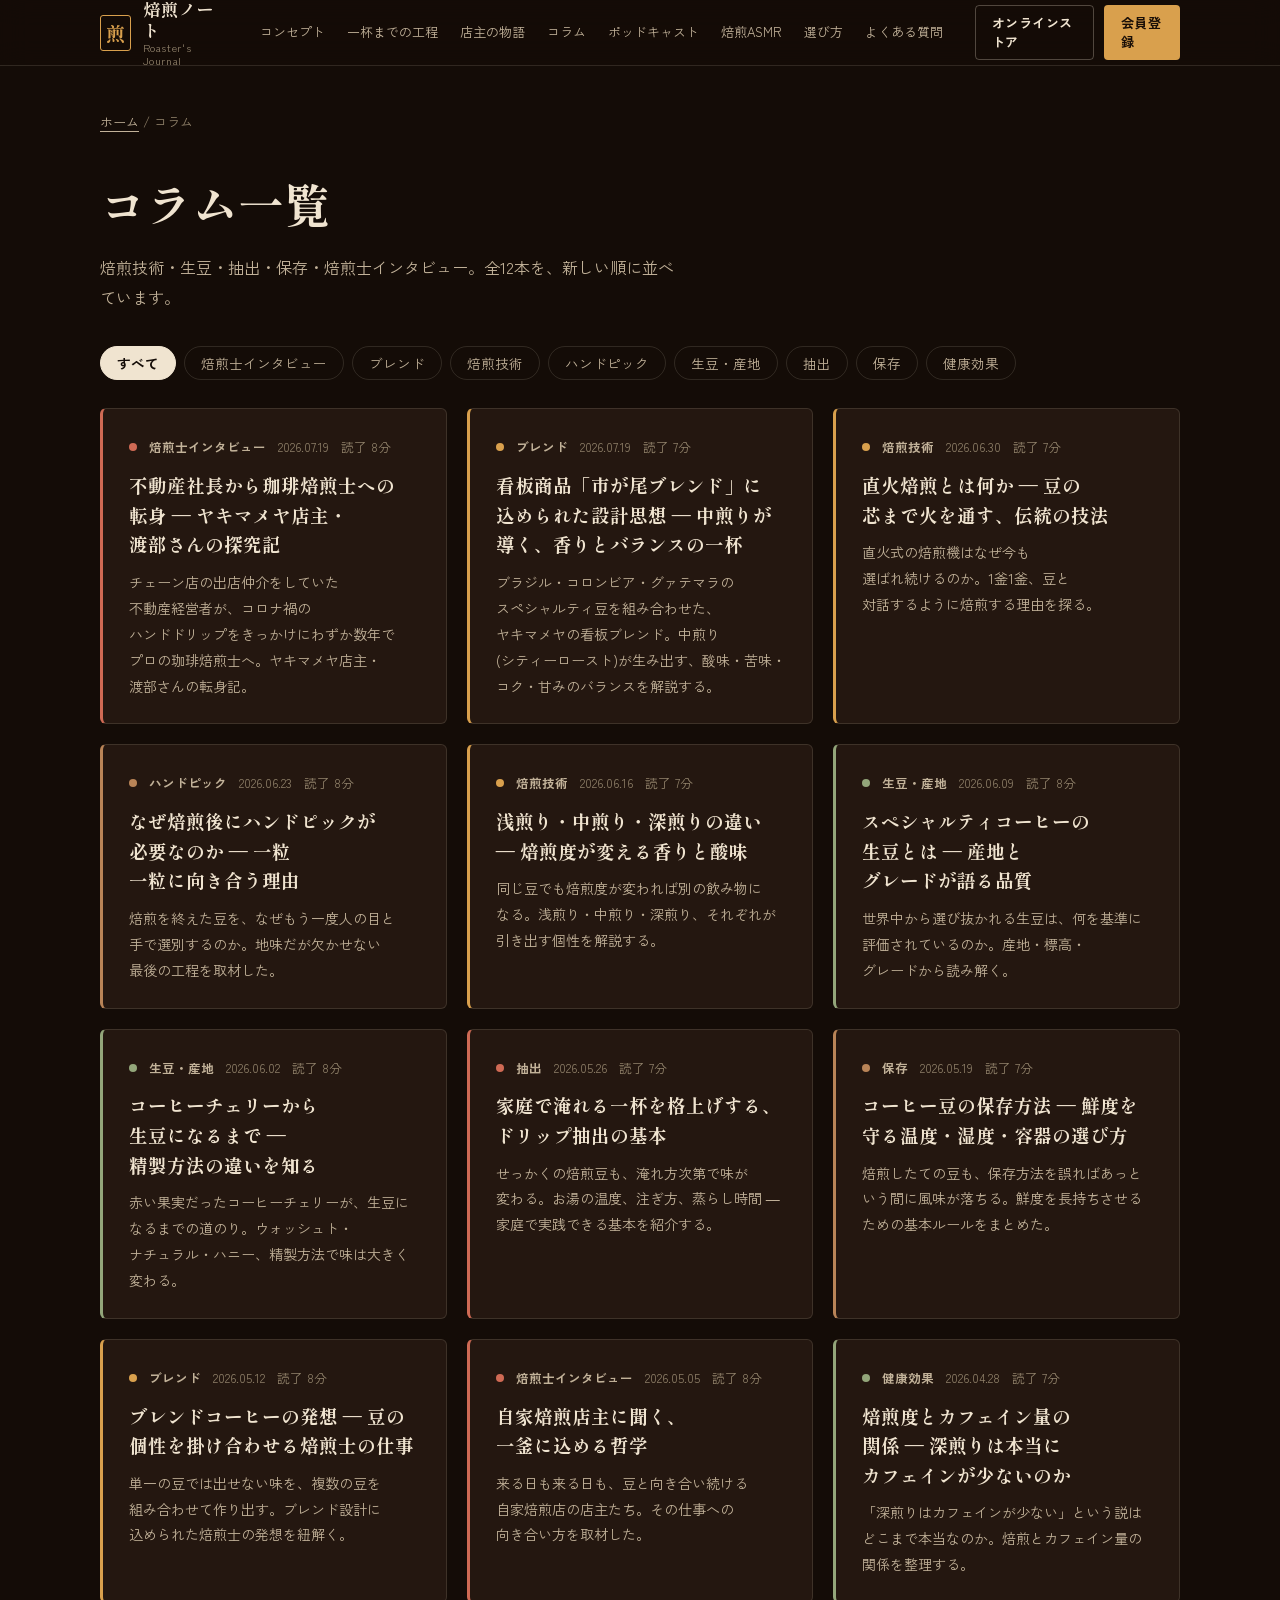
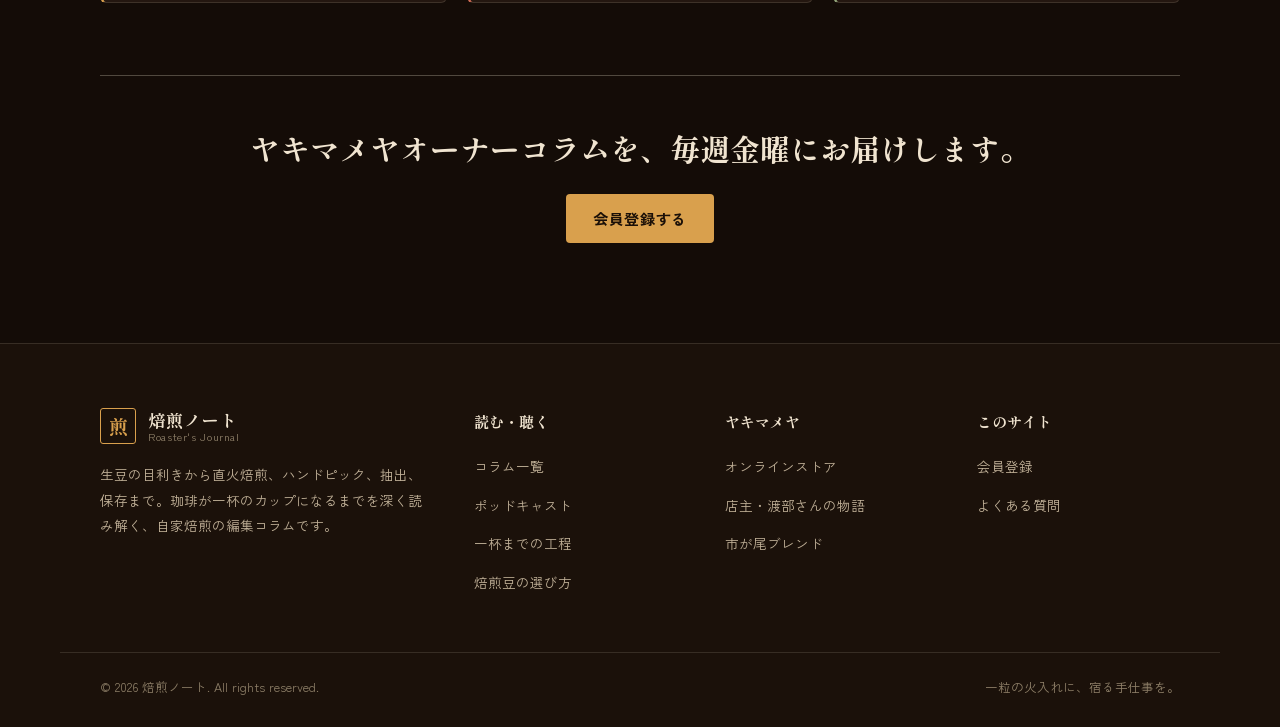
==== column/index.html @ f07b71a3 "Add files via upload" ====
<!DOCTYPE html>
<html lang="ja">
<head>
<meta charset="UTF-8">
<meta name="viewport" content="width=device-width, initial-scale=1.0">
<title>コラム一覧 | 焙煎ノート</title>
<meta name="description" content="焙煎技術・生豆・抽出・保存・焙煎士インタビュー。焙煎ノートのコラム全12本を一覧で。">
<link rel="canonical" href="https://YOUR-DOMAIN.example/column/">
<meta property="og:type" content="website">
<meta property="og:title" content="コラム一覧 | 焙煎ノート">
<meta property="og:description" content="焙煎技術・生豆・抽出・保存・焙煎士インタビュー。焙煎ノートのコラム全12本を一覧で。">
<meta property="og:url" content="https://YOUR-DOMAIN.example/column/">
<meta property="og:site_name" content="焙煎ノート">
<meta name="twitter:card" content="summary">
<meta name="theme-color" content="#140c07">
<link rel="preconnect" href="https://fonts.googleapis.com"><link rel="preconnect" href="https://fonts.gstatic.com" crossorigin><link href="https://fonts.googleapis.com/css2?family=Shippori+Mincho+B1:wght@500;700&family=Zen+Kaku+Gothic+New:wght@400;500;700&display=swap" rel="stylesheet">
<link rel="stylesheet" href="../assets/base.css">
<link rel="stylesheet" href="../assets/article.css">

</head>
<body>
<header class="hd" id="top">
  <div class="hd__in">
    <a class="logo" href="../index.html" aria-label="焙煎ノート トップへ">
      <span class="logo__mark">煎</span>
      <span class="logo__txt"><b>焙煎ノート</b><small>Roaster's Journal</small></span>
    </a>
    <nav class="hd__nav" id="hdNav" aria-label="メインメニュー"><a href="../index.html#concept">コンセプト</a><a href="../index.html#journey">一杯までの工程</a><a href="../index.html#story">店主の物語</a><a href="../index.html#columns">コラム</a><a href="../index.html#podcast">ポッドキャスト</a><a href="../index.html#asmr">焙煎ASMR</a><a href="../index.html#guide">選び方</a><a href="../index.html#faq">よくある質問</a></nav>
    <div class="hd__cta">
      <a class="btn btn--ghost btn--sm hd__store" href="https://yakimameya.base.shop/" target="_blank" rel="noopener noreferrer">オンラインストア</a>
      <a class="btn btn--gold btn--sm" href="../index.html#cta">会員登録</a>
      <button class="hd__burger" id="hdBurger" aria-expanded="false" aria-controls="hdNav" aria-label="メニューを開く"><span></span><span></span><span></span></button>
    </div>
  </div>
</header>
<main class="pg lst"><div class="wrap">
  <nav class="crumb" aria-label="パンくず"><a href="../index.html">ホーム</a> / コラム</nav>
  <h1>コラム一覧</h1>
  <p>焙煎技術・生豆・抽出・保存・焙煎士インタビュー。全12本を、新しい順に並べています。</p>
  <div class="filters" id="cfilters" role="group" aria-label="コラムのカテゴリで絞り込む"><button type="button" data-cat="all" aria-pressed="true">すべて</button><button type="button" data-cat="焙煎士インタビュー" aria-pressed="false">焙煎士インタビュー</button><button type="button" data-cat="ブレンド" aria-pressed="false">ブレンド</button><button type="button" data-cat="焙煎技術" aria-pressed="false">焙煎技術</button><button type="button" data-cat="ハンドピック" aria-pressed="false">ハンドピック</button><button type="button" data-cat="生豆・産地" aria-pressed="false">生豆・産地</button><button type="button" data-cat="抽出" aria-pressed="false">抽出</button><button type="button" data-cat="保存" aria-pressed="false">保存</button><button type="button" data-cat="健康効果" aria-pressed="false">健康効果</button></div>
  <div class="cgrid" id="cgrid"><a class="ccard" style="--c:var(--wine)" data-cat="焙煎士インタビュー" href="../column/watanabe-story-blueprints-to-beans/index.html">
  <span class="ccard__body">
    <span class="ccard__meta"><span class="catdot"></span><span class="ccard__cat">焙煎士インタビュー</span><span>2026.07.19</span><span>読了 8分</span></span>
    <h3 class="ccard__title">不動産社長から珈琲焙煎士への転身 ― ヤキマメヤ店主・渡部さんの探究記</h3>
    <p class="ccard__ex">チェーン店の出店仲介をしていた不動産経営者が、コロナ禍のハンドドリップをきっかけにわずか数年でプロの珈琲焙煎士へ。ヤキマメヤ店主・渡部さんの転身記。</p>
  </span>
</a><a class="ccard" style="--c:var(--gold)" data-cat="ブレンド" href="../column/ichigao-blend-signature/index.html">
  <span class="ccard__body">
    <span class="ccard__meta"><span class="catdot"></span><span class="ccard__cat">ブレンド</span><span>2026.07.19</span><span>読了 7分</span></span>
    <h3 class="ccard__title">看板商品「市が尾ブレンド」に込められた設計思想 ― 中煎りが導く、香りとバランスの一杯</h3>
    <p class="ccard__ex">ブラジル・コロンビア・グァテマラのスペシャルティ豆を組み合わせた、ヤキマメヤの看板ブレンド。中煎り(シティーロースト)が生み出す、酸味・苦味・コク・甘みのバランスを解説する。</p>
  </span>
</a><a class="ccard" style="--c:var(--gold)" data-cat="焙煎技術" href="../column/direct-fire/index.html">
  <span class="ccard__body">
    <span class="ccard__meta"><span class="catdot"></span><span class="ccard__cat">焙煎技術</span><span>2026.06.30</span><span>読了 7分</span></span>
    <h3 class="ccard__title">直火焙煎とは何か ― 豆の芯まで火を通す、伝統の技法</h3>
    <p class="ccard__ex">直火式の焙煎機はなぜ今も選ばれ続けるのか。1釜1釜、豆と対話するように焙煎する理由を探る。</p>
  </span>
</a><a class="ccard" style="--c:var(--bronze)" data-cat="ハンドピック" href="../column/handpick/index.html">
  <span class="ccard__body">
    <span class="ccard__meta"><span class="catdot"></span><span class="ccard__cat">ハンドピック</span><span>2026.06.23</span><span>読了 8分</span></span>
    <h3 class="ccard__title">なぜ焙煎後にハンドピックが必要なのか ― 一粒一粒に向き合う理由</h3>
    <p class="ccard__ex">焙煎を終えた豆を、なぜもう一度人の目と手で選別するのか。地味だが欠かせない最後の工程を取材した。</p>
  </span>
</a><a class="ccard" style="--c:var(--gold)" data-cat="焙煎技術" href="../column/roast-level/index.html">
  <span class="ccard__body">
    <span class="ccard__meta"><span class="catdot"></span><span class="ccard__cat">焙煎技術</span><span>2026.06.16</span><span>読了 7分</span></span>
    <h3 class="ccard__title">浅煎り・中煎り・深煎りの違い ― 焙煎度が変える香りと酸味</h3>
    <p class="ccard__ex">同じ豆でも焙煎度が変われば別の飲み物になる。浅煎り・中煎り・深煎り、それぞれが引き出す個性を解説する。</p>
  </span>
</a><a class="ccard" style="--c:var(--sage)" data-cat="生豆・産地" href="../column/specialty-beans/index.html">
  <span class="ccard__body">
    <span class="ccard__meta"><span class="catdot"></span><span class="ccard__cat">生豆・産地</span><span>2026.06.09</span><span>読了 8分</span></span>
    <h3 class="ccard__title">スペシャルティコーヒーの生豆とは ― 産地とグレードが語る品質</h3>
    <p class="ccard__ex">世界中から選び抜かれる生豆は、何を基準に評価されているのか。産地・標高・グレードから読み解く。</p>
  </span>
</a><a class="ccard" style="--c:var(--sage)" data-cat="生豆・産地" href="../column/cherry-to-bean/index.html">
  <span class="ccard__body">
    <span class="ccard__meta"><span class="catdot"></span><span class="ccard__cat">生豆・産地</span><span>2026.06.02</span><span>読了 8分</span></span>
    <h3 class="ccard__title">コーヒーチェリーから生豆になるまで ― 精製方法の違いを知る</h3>
    <p class="ccard__ex">赤い果実だったコーヒーチェリーが、生豆になるまでの道のり。ウォッシュト・ナチュラル・ハニー、精製方法で味は大きく変わる。</p>
  </span>
</a><a class="ccard" style="--c:var(--wine)" data-cat="抽出" href="../column/drip-basics/index.html">
  <span class="ccard__body">
    <span class="ccard__meta"><span class="catdot"></span><span class="ccard__cat">抽出</span><span>2026.05.26</span><span>読了 7分</span></span>
    <h3 class="ccard__title">家庭で淹れる一杯を格上げする、ドリップ抽出の基本</h3>
    <p class="ccard__ex">せっかくの焙煎豆も、淹れ方次第で味が変わる。お湯の温度、注ぎ方、蒸らし時間 ― 家庭で実践できる基本を紹介する。</p>
  </span>
</a><a class="ccard" style="--c:var(--bronze)" data-cat="保存" href="../column/bean-storage/index.html">
  <span class="ccard__body">
    <span class="ccard__meta"><span class="catdot"></span><span class="ccard__cat">保存</span><span>2026.05.19</span><span>読了 7分</span></span>
    <h3 class="ccard__title">コーヒー豆の保存方法 ― 鮮度を守る温度・湿度・容器の選び方</h3>
    <p class="ccard__ex">焙煎したての豆も、保存方法を誤ればあっという間に風味が落ちる。鮮度を長持ちさせるための基本ルールをまとめた。</p>
  </span>
</a><a class="ccard" style="--c:var(--gold)" data-cat="ブレンド" href="../column/blend-making/index.html">
  <span class="ccard__body">
    <span class="ccard__meta"><span class="catdot"></span><span class="ccard__cat">ブレンド</span><span>2026.05.12</span><span>読了 8分</span></span>
    <h3 class="ccard__title">ブレンドコーヒーの発想 ― 豆の個性を掛け合わせる焙煎士の仕事</h3>
    <p class="ccard__ex">単一の豆では出せない味を、複数の豆を組み合わせて作り出す。ブレンド設計に込められた焙煎士の発想を紐解く。</p>
  </span>
</a><a class="ccard" style="--c:var(--wine)" data-cat="焙煎士インタビュー" href="../column/roaster-interview/index.html">
  <span class="ccard__body">
    <span class="ccard__meta"><span class="catdot"></span><span class="ccard__cat">焙煎士インタビュー</span><span>2026.05.05</span><span>読了 8分</span></span>
    <h3 class="ccard__title">自家焙煎店主に聞く、一釜に込める哲学</h3>
    <p class="ccard__ex">来る日も来る日も、豆と向き合い続ける自家焙煎店の店主たち。その仕事への向き合い方を取材した。</p>
  </span>
</a><a class="ccard" style="--c:var(--sage)" data-cat="健康効果" href="../column/caffeine-roast/index.html">
  <span class="ccard__body">
    <span class="ccard__meta"><span class="catdot"></span><span class="ccard__cat">健康効果</span><span>2026.04.28</span><span>読了 7分</span></span>
    <h3 class="ccard__title">焙煎度とカフェイン量の関係 ― 深煎りは本当にカフェインが少ないのか</h3>
    <p class="ccard__ex">「深煎りはカフェインが少ない」という説はどこまで本当なのか。焙煎とカフェイン量の関係を整理する。</p>
  </span>
</a></div>
  <div class="cta-band"><h2>ヤキマメヤオーナーコラムを、毎週金曜にお届けします。</h2><a class="btn btn--gold" href="../index.html#cta">会員登録する</a></div>
</div></main>
<footer class="ft">
  <div class="wrap ft__grid">
    <div>
      <a class="logo" href="../index.html#top"><span class="logo__mark">煎</span><span class="logo__txt"><b>焙煎ノート</b><small>Roaster's Journal</small></span></a>
      <p class="ft__desc">生豆の目利きから直火焙煎、ハンドピック、抽出、保存まで。珈琲が一杯のカップになるまでを深く読み解く、自家焙煎の編集コラムです。</p>
    </div>
    <div>
      <h4>読む・聴く</h4>
      <ul>
        <li><a href="../column/index.html">コラム一覧</a></li>
        <li><a href="../index.html#podcast">ポッドキャスト</a></li>
        <li><a href="../index.html#journey">一杯までの工程</a></li>
        <li><a href="../index.html#guide">焙煎豆の選び方</a></li>
      </ul>
    </div>
    <div>
      <h4>ヤキマメヤ</h4>
      <ul>
        <li><a href="https://yakimameya.base.shop/" target="_blank" rel="noopener noreferrer">オンラインストア</a></li>
        <li><a href="../index.html#story">店主・渡部さんの物語</a></li>
        <li><a href="../index.html#shop">市が尾ブレンド</a></li>
      </ul>
    </div>
    <div>
      <h4>このサイト</h4>
      <ul>
        <li><a href="../index.html#cta">会員登録</a></li>
        <li><a href="../index.html#faq">よくある質問</a></li>
      </ul>
    </div>
  </div>
  <div class="wrap ft__bottom"><span>© 2026 焙煎ノート. All rights reserved.</span><span>一粒の火入れに、宿る手仕事を。</span></div>
</footer>
<script>(function(){var b=document.getElementById('hdBurger'),n=document.getElementById('hdNav');if(!b||!n)return;
function set(o){n.classList.toggle('open',o);b.setAttribute('aria-expanded',o);b.setAttribute('aria-label',o?'メニューを閉じる':'メニューを開く')}
b.addEventListener('click',function(){set(!n.classList.contains('open'))});
n.addEventListener('click',function(ev){if(ev.target.tagName==='A')set(false)});
document.addEventListener('keydown',function(ev){if(ev.key==='Escape')set(false)})})();</script>
<script>(function(){var g=document.getElementById('cgrid'),cs=[].slice.call(g.querySelectorAll('.ccard')),bs=[].slice.call(document.querySelectorAll('#cfilters button'));
bs.forEach(function(b){b.addEventListener('click',function(){var c=b.getAttribute('data-cat');bs.forEach(function(x){x.setAttribute('aria-pressed',x===b)});cs.forEach(function(k){k.hidden=!(c==='all'||k.getAttribute('data-cat')===c)})})})})();</script>
</body>
</html>
---- assets/base.css ----
*{box-sizing:border-box;margin:0;padding:0}
:root{
  --bg:#140c07;--bg2:#1b110a;--panel:#241710;--panel2:#2d1e14;
  --ink:#f0e4d0;--ink2:#c2b299;--ink3:#8f8069;
  --line:rgba(240,228,208,.13);--line2:rgba(240,228,208,.28);
  --gold:#d9a04d;--gold-d:#b57f31;--bronze:#b98457;--wine:#cf6a54;--sage:#93a67a;
  --serif:'Shippori Mincho B1','Hiragino Mincho ProN','Yu Mincho','Noto Serif JP',serif;
  --sans:'Zen Kaku Gothic New','Hiragino Sans','Yu Gothic UI','Noto Sans JP',sans-serif;
  --wrap:1160px;--hd:66px;
}
html{scroll-behavior:smooth;scroll-padding-top:calc(var(--hd) + 12px);-webkit-text-size-adjust:100%}
body{font-family:var(--sans);background:var(--bg);color:var(--ink);line-height:1.9;font-size:16px;overflow-x:hidden;-webkit-font-smoothing:antialiased}
img{max-width:100%;height:auto;display:block}
h1,h2,h3,.con__q,.st__q{text-wrap:balance;word-break:auto-phrase}
.sh p,.con__b,.ccard__ex,.jr__d,.pf p.d,.fq .a,.cta p,.st__t p,.plist span,.gd__i p,.read p{word-break:auto-phrase}
a{color:inherit}
:focus-visible{outline:2px solid var(--gold);outline-offset:3px;border-radius:2px}
.wrap{max-width:var(--wrap);margin:0 auto;padding:0 40px}
.serif{font-family:var(--serif)}
.sr-only{position:absolute;width:1px;height:1px;overflow:hidden;clip:rect(0 0 0 0);white-space:nowrap}

/* header */
.hd{position:fixed;inset:0 0 auto 0;height:var(--hd);z-index:50;background:rgba(20,12,7,.9);backdrop-filter:blur(14px);-webkit-backdrop-filter:blur(14px);border-bottom:1px solid var(--line)}
.hd__in{max-width:var(--wrap);height:100%;margin:0 auto;padding:0 40px;display:flex;align-items:center;gap:32px}
.logo{display:flex;align-items:center;gap:12px;text-decoration:none}
.logo__mark{width:36px;height:36px;border:1px solid var(--gold);border-radius:3px;display:grid;place-items:center;font-family:var(--serif);font-weight:700;font-size:19px;color:var(--gold);line-height:1}
.logo__txt{display:flex;flex-direction:column;line-height:1.25}
.logo__txt b{font-family:var(--serif);font-size:17px;letter-spacing:.06em;font-weight:700}
.logo__txt small{font-size:10.5px;color:var(--ink3);letter-spacing:.06em}
.hd__nav{display:flex;gap:22px;margin-left:8px}
.hd__nav a{font-size:13px;color:var(--ink2);text-decoration:none;white-space:nowrap;padding:6px 0;border-bottom:1px solid transparent;transition:color .2s,border-color .2s}
.hd__nav a:hover{color:var(--ink);border-color:var(--gold)}
.hd__cta{margin-left:auto;display:flex;gap:10px;align-items:center}
.hd__burger{display:none;width:40px;height:40px;background:none;border:1px solid var(--line2);border-radius:3px;cursor:pointer;flex-direction:column;justify-content:center;align-items:center;gap:5px}
.hd__burger span{display:block;width:18px;height:1.5px;background:var(--ink)}

/* buttons */
.btn{display:inline-flex;align-items:center;justify-content:center;gap:8px;padding:13px 26px;border-radius:4px;font-family:var(--sans);font-size:15px;font-weight:700;letter-spacing:.04em;text-decoration:none;cursor:pointer;border:1px solid transparent;transition:background .2s,border-color .2s,color .2s;line-height:1.4}
.btn--gold{background:var(--gold);color:#1a0f07}
.btn--gold:hover{background:#e6b262}
.btn--ghost{border-color:var(--line2);color:var(--ink);background:transparent}
.btn--ghost:hover{border-color:var(--gold);color:var(--gold)}
.btn--sm{padding:8px 16px;font-size:13px}

/* section head */
.sh{max-width:44em;margin-bottom:48px}
.sh__lab{display:flex;align-items:center;gap:10px;font-size:13px;color:var(--gold);margin-bottom:14px;letter-spacing:.06em}
.sh__lab::before{content:'';width:28px;height:1px;background:var(--gold)}
.sh h2{font-family:var(--serif);font-weight:700;font-size:clamp(27px,3.5vw,42px);line-height:1.5;letter-spacing:.03em}
.sh p{margin-top:16px;color:var(--ink2);max-width:36em}

/* category dot + column card */
.catdot{width:8px;height:8px;border-radius:50%;background:var(--c,var(--gold));flex:none}
.filters{display:flex;flex-wrap:wrap;gap:8px;margin-bottom:28px}
.filters button{font-family:var(--sans);font-size:13.5px;color:var(--ink2);background:transparent;border:1px solid var(--line);border-radius:100px;padding:6px 16px;cursor:pointer;transition:border-color .2s,color .2s,background .2s}
.filters button:hover{border-color:var(--line2);color:var(--ink)}
.filters button[aria-pressed="true"]{background:var(--ink);color:var(--bg);border-color:var(--ink);font-weight:700}
.cgrid{display:grid;grid-template-columns:repeat(3,1fr);gap:20px}
.ccard{display:flex;gap:20px;text-decoration:none;background:var(--panel);border:1px solid var(--line);border-left:3px solid var(--c,var(--gold));border-radius:6px;padding:26px 26px 24px;transition:background .2s,border-color .2s}
.ccard:hover{background:var(--panel2);border-color:var(--line2);border-left-color:var(--c,var(--gold))}
.ccard[hidden]{display:none}
.ccard__body{display:flex;flex-direction:column;flex:1;min-width:0}
.ccard__meta{display:flex;flex-wrap:wrap;align-items:center;gap:4px 12px;font-size:12.5px;color:var(--ink3);margin-bottom:12px}
.ccard__cat{color:var(--ink2);font-weight:700}
.ccard__title{font-family:var(--serif);font-size:18.5px;line-height:1.6;font-weight:700;margin-bottom:10px}
.ccard__ex{font-size:14px;color:var(--ink2);line-height:1.85}
.ccard--feature{grid-column:span 2}
.ccard--feature .ccard__title{font-size:23px}
.ccard__img{width:190px;height:auto;align-self:flex-start;border-radius:3px;flex:none}

/* footer */
.ft{border-top:1px solid var(--line);background:var(--bg2);padding:64px 0 28px;margin-top:0}
.ft__grid{display:grid;grid-template-columns:1.6fr 1fr 1fr 1fr;gap:48px}
.ft__desc{margin-top:18px;font-size:13.5px;color:var(--ink2);max-width:28em;line-height:1.9}
.ft h4{font-family:var(--serif);font-size:15px;margin-bottom:14px;font-weight:700}
.ft ul{list-style:none}
.ft li{margin-bottom:8px}
.ft li a{font-size:13.5px;color:var(--ink2);text-decoration:none}
.ft li a:hover{color:var(--gold)}
.ft__bottom{display:flex;justify-content:space-between;flex-wrap:wrap;gap:8px;margin-top:48px;padding-top:22px;border-top:1px solid var(--line);font-size:12.5px;color:var(--ink3)}

@media(max-width:1080px){
  .hd__nav{position:fixed;top:var(--hd);left:0;right:0;flex-direction:column;gap:0;margin:0;background:var(--bg2);border-bottom:1px solid var(--line);padding:8px 24px 16px;transform:translateY(-8px);opacity:0;visibility:hidden;transition:opacity .2s,transform .2s,visibility .2s}
  .hd__nav.open{opacity:1;transform:none;visibility:visible}
  .hd__nav a{padding:13px 0;border-bottom:1px solid var(--line);font-size:15px}
  .hd__burger{display:flex}
  .hd__store{display:none}
}
@media(max-width:900px){
  .cgrid{grid-template-columns:repeat(2,1fr)}
  .ft__grid{grid-template-columns:1fr 1fr}
}
@media(max-width:640px){
  .wrap,.hd__in{padding:0 20px}
  .hd__in{gap:12px}
  .cgrid{grid-template-columns:1fr}
  .ccard--feature{grid-column:auto}
  .ccard{padding:22px 20px}
  .ccard__img{width:110px}
  .ft__grid{grid-template-columns:1fr;gap:32px}
  .btn{padding:13px 20px}
}
@media(prefers-reduced-motion:reduce){html{scroll-behavior:auto}*{transition:none!important;animation:none!important}}
---- assets/article.css ----
.pg{padding:calc(var(--hd) + 44px) 0 96px}
.crumb{font-size:13px;color:var(--ink3);margin-bottom:34px}
.crumb a{color:var(--ink2);text-underline-offset:4px}
.art{max-width:44em;margin:0 auto}
.art__meta{display:flex;flex-wrap:wrap;align-items:center;gap:4px 14px;font-size:13.5px;color:var(--ink3);margin-bottom:18px}
.art__meta .cat{color:var(--ink);font-weight:700}
.art h1{font-family:var(--serif);font-weight:700;font-size:clamp(26px,3.6vw,38px);line-height:1.55;letter-spacing:.03em;margin-bottom:26px}
.art .lead{font-family:var(--serif);font-size:18px;line-height:2;color:var(--ink);padding:0 0 26px;margin-bottom:34px;border-bottom:1px solid var(--line2)}
.art figure{margin:0 0 34px}
.art figure img{border-radius:4px}
.art p{margin-bottom:1.6em;font-size:16.5px;line-height:2.1;color:#e3d6bf}
.callout{background:var(--panel);border:1px solid var(--line2);border-left:3px solid var(--gold);border-radius:6px;padding:20px 24px;margin:0 0 30px}
.callout b{display:block;font-family:var(--serif);font-size:15px;color:var(--gold);margin-bottom:6px}
.art .callout p{margin:0;font-size:15.5px;line-height:1.95;color:var(--ink)}
.toc{border:1px solid var(--line);border-radius:6px;padding:18px 24px 14px;margin:0 0 40px}
.toc b{font-family:var(--serif);font-size:15px}
.toc ol{margin:10px 0 0 1.4em;font-size:14.5px;line-height:2}
.toc a{color:var(--ink2);text-underline-offset:4px}
.toc a:hover{color:var(--gold)}
.art h2{font-family:var(--serif);font-size:clamp(22px,2.6vw,27px);line-height:1.6;margin:56px 0 18px;padding-top:6px;letter-spacing:.03em;scroll-margin-top:84px;word-break:auto-phrase}
.art h3{font-family:var(--serif);font-size:18.5px;line-height:1.7;margin:30px 0 8px;color:var(--gold)}
.art ul{margin:0 0 1.8em;padding-left:1.4em}
.art li{font-size:16px;line-height:2;margin-bottom:.4em;color:#e3d6bf}
.art p a,.art li a{color:var(--gold);text-underline-offset:4px}
.art__shop{margin:44px 0 0;padding:26px 28px;background:var(--panel);border:1px solid var(--line2);border-radius:8px;display:flex;flex-wrap:wrap;gap:14px 24px;align-items:center;justify-content:space-between}
.art__shop p{margin:0;font-size:15px;color:var(--ink2);line-height:1.8}
.rel{max-width:44em;margin:64px auto 0}
.rel h2{font-family:var(--serif);font-size:20px;margin-bottom:16px}
.rel .cgrid{grid-template-columns:1fr}
.pn{max-width:44em;margin:44px auto 0;display:flex;justify-content:space-between;gap:16px;flex-wrap:wrap}
.pn a{font-size:14px;color:var(--ink2);text-underline-offset:4px;max-width:20em}
.pn a:hover{color:var(--gold)}
.pn small{display:block;color:var(--ink3);font-size:12px}
.lst h1{font-family:var(--serif);font-size:clamp(30px,4vw,46px);line-height:1.5;margin-bottom:14px}
.lst>.wrap>p{color:var(--ink2);margin-bottom:34px;max-width:36em}
.cta-band{margin-top:72px;padding:48px 0 0;border-top:1px solid var(--line2);text-align:center}
.cta-band h2{font-family:var(--serif);font-size:clamp(22px,3vw,30px);line-height:1.6;margin-bottom:18px}
.cta-band .btn{margin:4px}
@media(max-width:640px){.art .lead{font-size:16.5px}.art p{font-size:16px}.art__shop{padding:20px}}
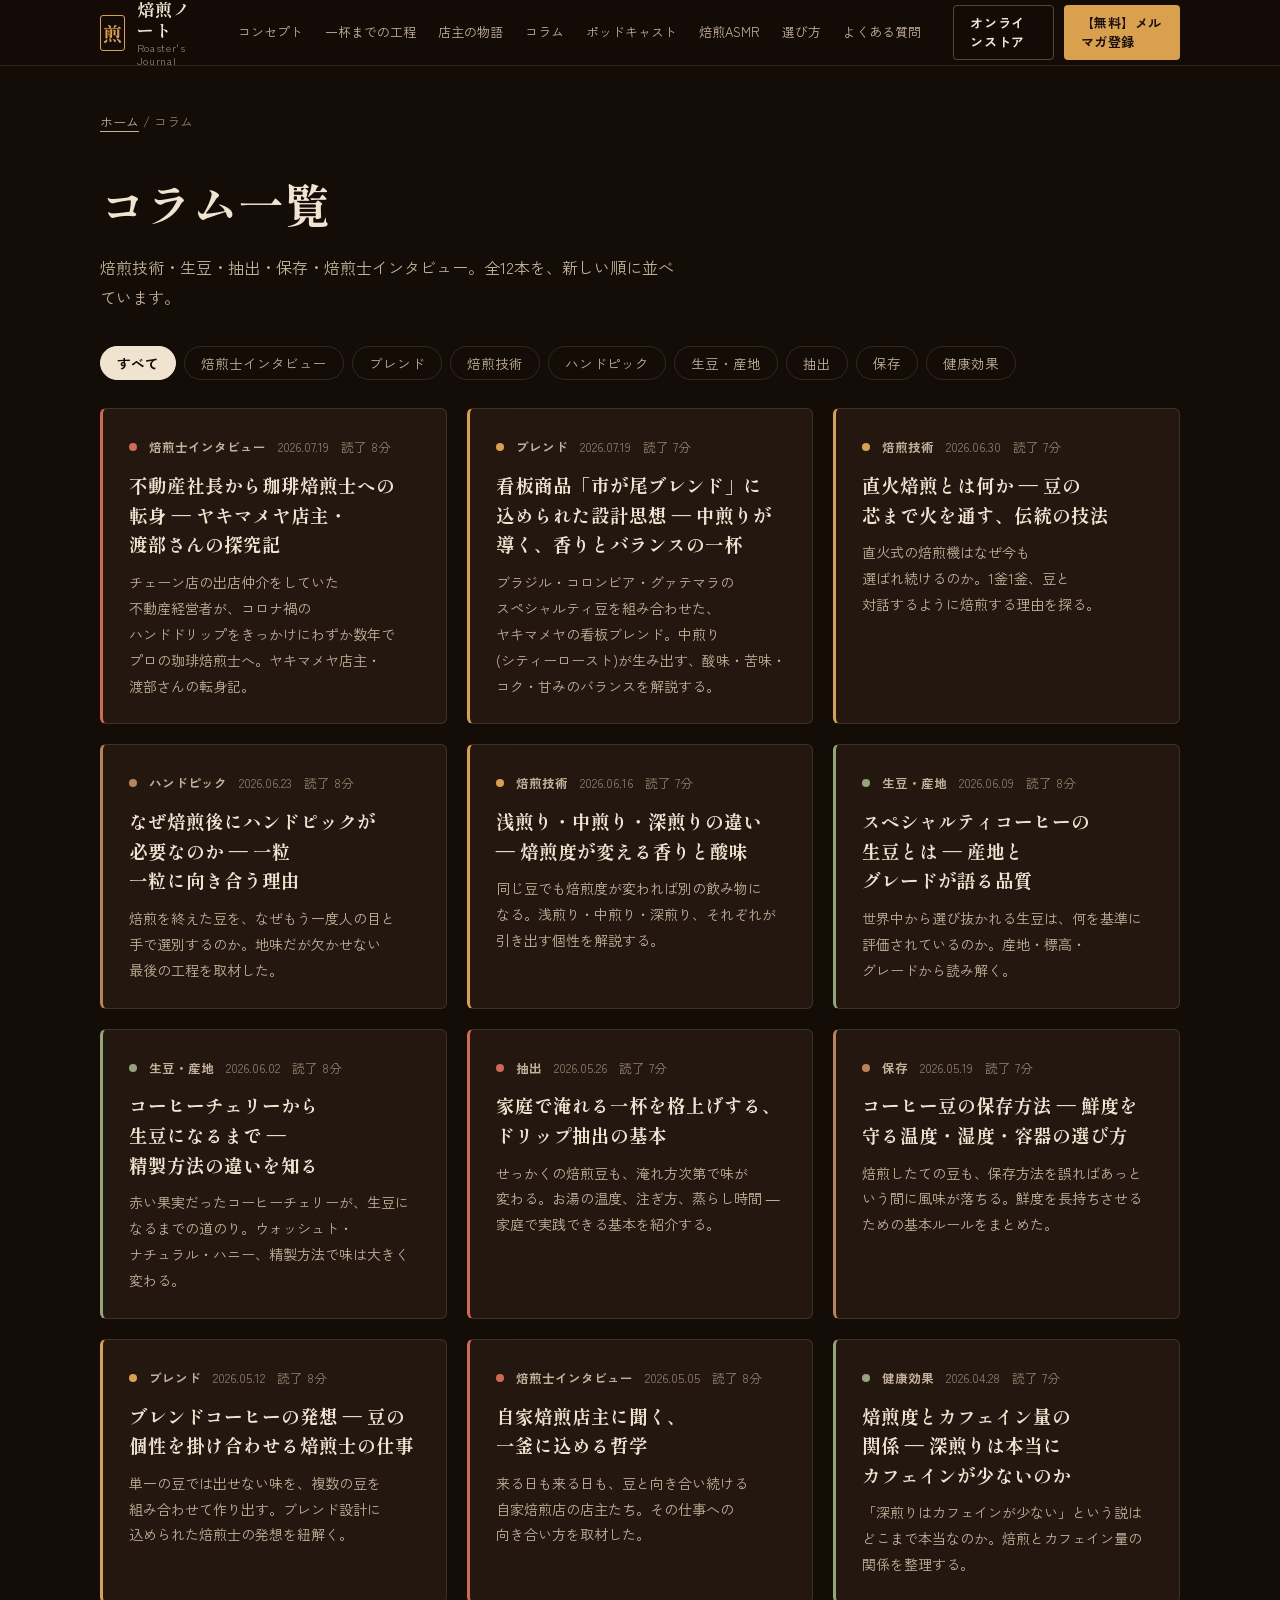
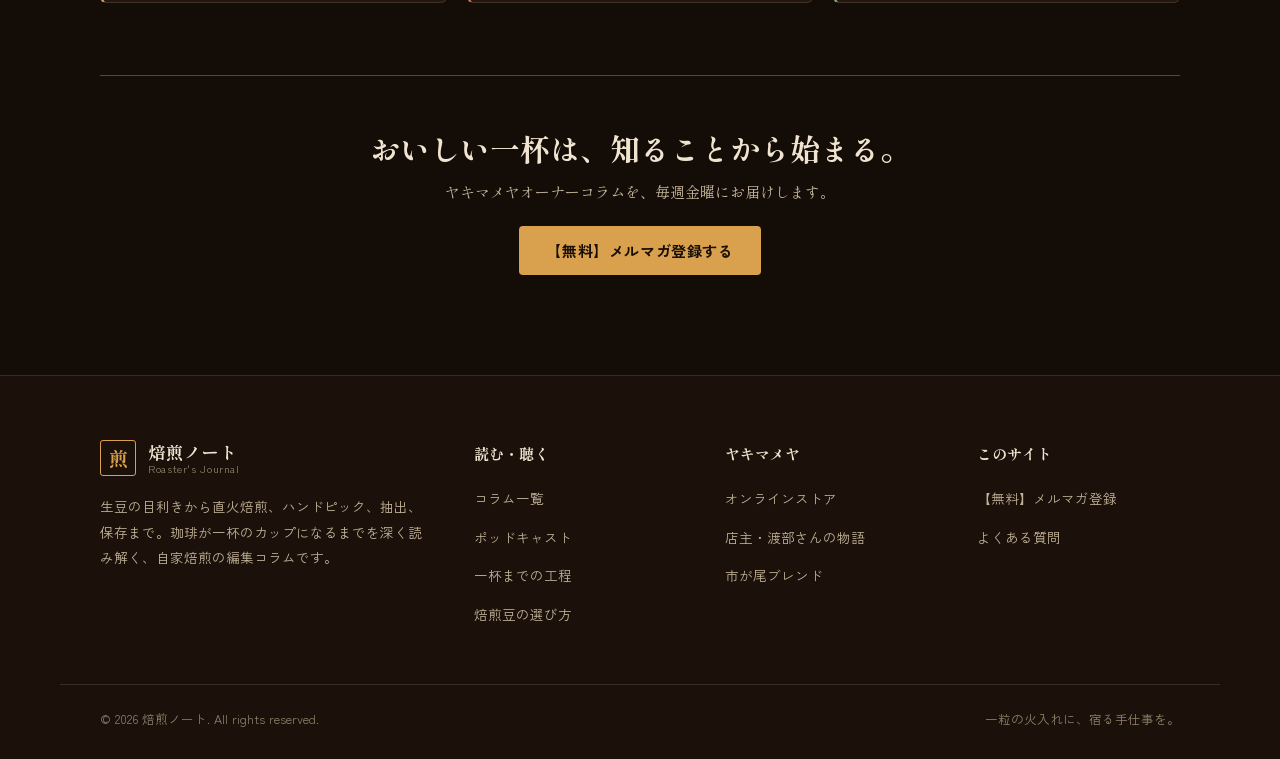
==== commit 94724891: "Add files via upload" ====
--- a/column/index.html
+++ b/column/index.html
@@ -28,7 +28,7 @@
     <nav class="hd__nav" id="hdNav" aria-label="メインメニュー"><a href="../index.html#concept">コンセプト</a><a href="../index.html#journey">一杯までの工程</a><a href="../index.html#story">店主の物語</a><a href="../index.html#columns">コラム</a><a href="../index.html#podcast">ポッドキャスト</a><a href="../index.html#asmr">焙煎ASMR</a><a href="../index.html#guide">選び方</a><a href="../index.html#faq">よくある質問</a></nav>
     <div class="hd__cta">
       <a class="btn btn--ghost btn--sm hd__store" href="https://yakimameya.base.shop/" target="_blank" rel="noopener noreferrer">オンラインストア</a>
-      <a class="btn btn--gold btn--sm" href="../index.html#cta">会員登録</a>
+      <a class="btn btn--gold btn--sm" href="../index.html#cta">【無料】メルマガ登録</a>
       <button class="hd__burger" id="hdBurger" aria-expanded="false" aria-controls="hdNav" aria-label="メニューを開く"><span></span><span></span><span></span></button>
     </div>
   </div>
@@ -111,7 +111,7 @@
     <p class="ccard__ex">「深煎りはカフェインが少ない」という説はどこまで本当なのか。焙煎とカフェイン量の関係を整理する。</p>
   </span>
 </a></div>
-  <div class="cta-band"><h2>ヤキマメヤオーナーコラムを、毎週金曜にお届けします。</h2><a class="btn btn--gold" href="../index.html#cta">会員登録する</a></div>
+  <div class="cta-band"><h2>おいしい一杯は、知ることから始まる。<br><small style="display:block;margin-top:8px;font-size:15px;font-weight:400;color:var(--ink2)">ヤキマメヤオーナーコラムを、毎週金曜にお届けします。</small></h2><a class="btn btn--gold" href="../index.html#cta">【無料】メルマガ登録する</a></div>
 </div></main>
 <footer class="ft">
   <div class="wrap ft__grid">
@@ -139,7 +139,7 @@
     <div>
       <h4>このサイト</h4>
       <ul>
-        <li><a href="../index.html#cta">会員登録</a></li>
+        <li><a href="../index.html#cta">【無料】メルマガ登録</a></li>
         <li><a href="../index.html#faq">よくある質問</a></li>
       </ul>
     </div>
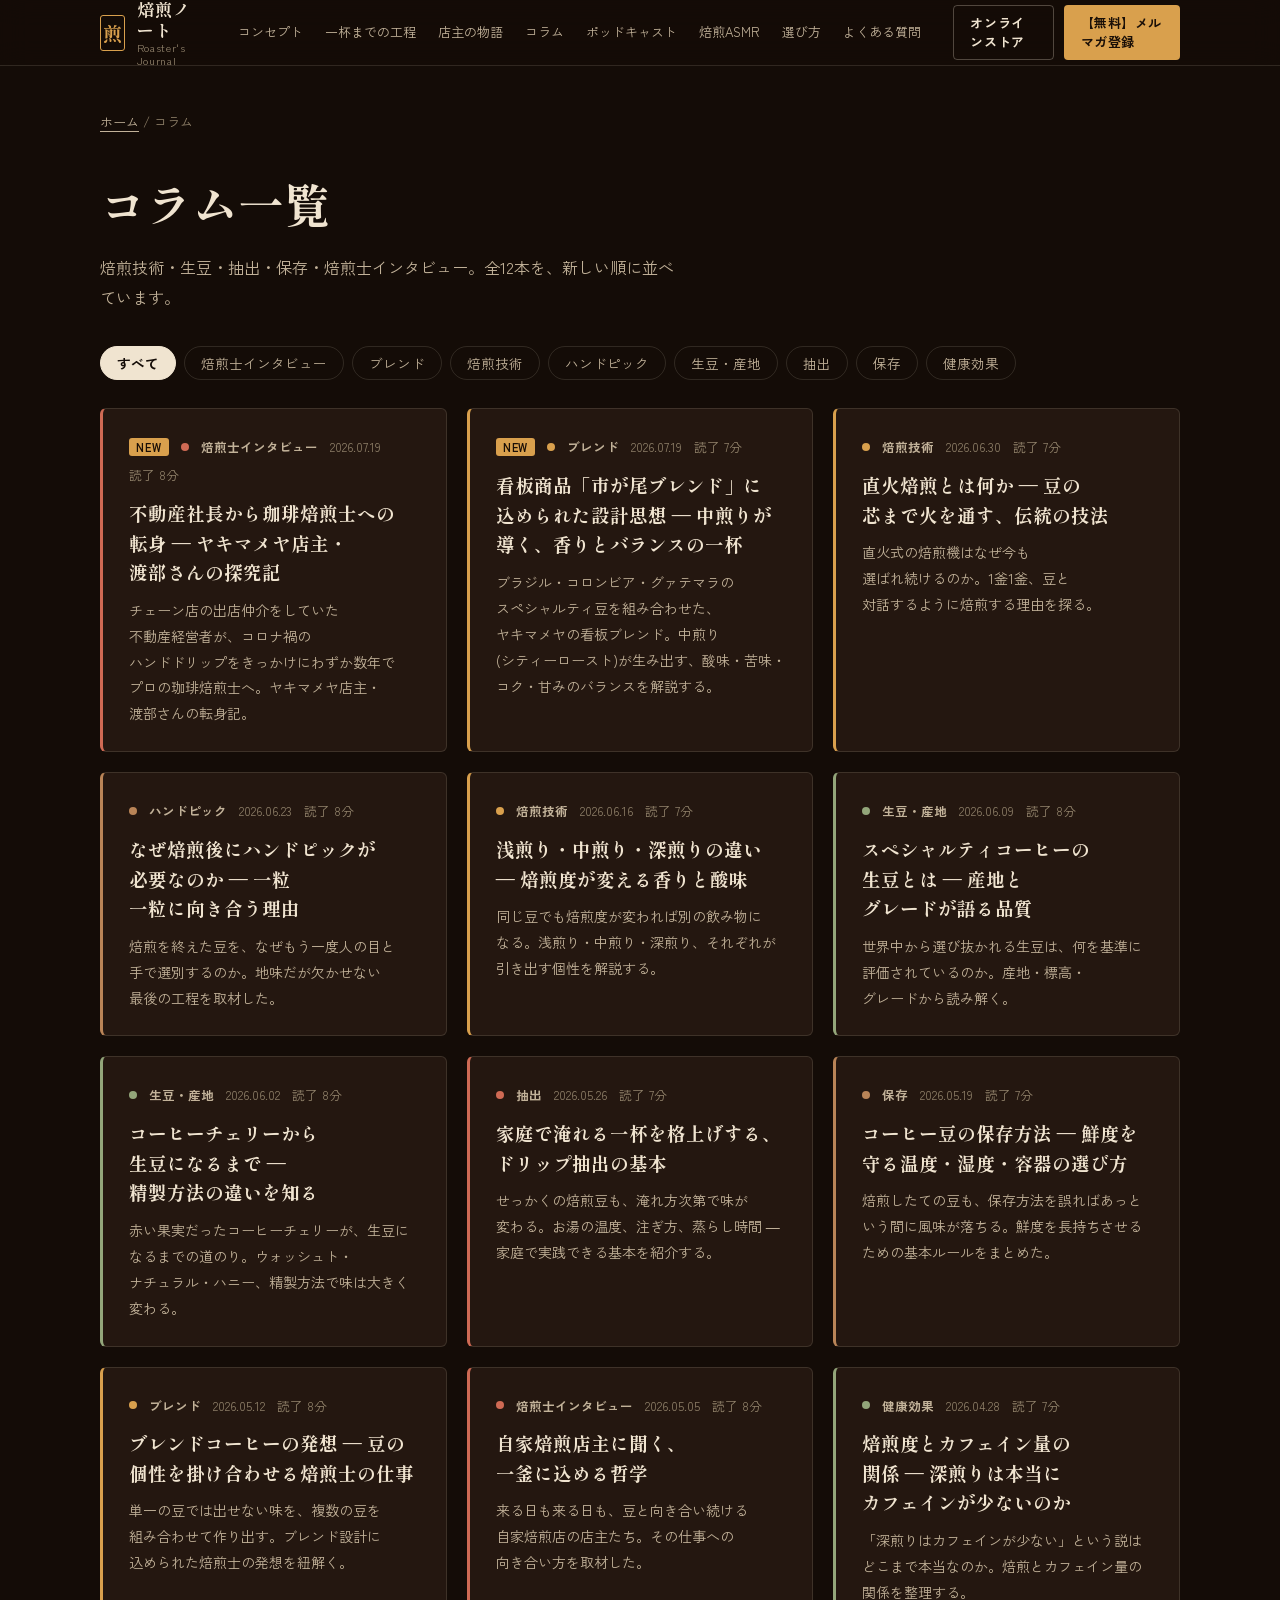
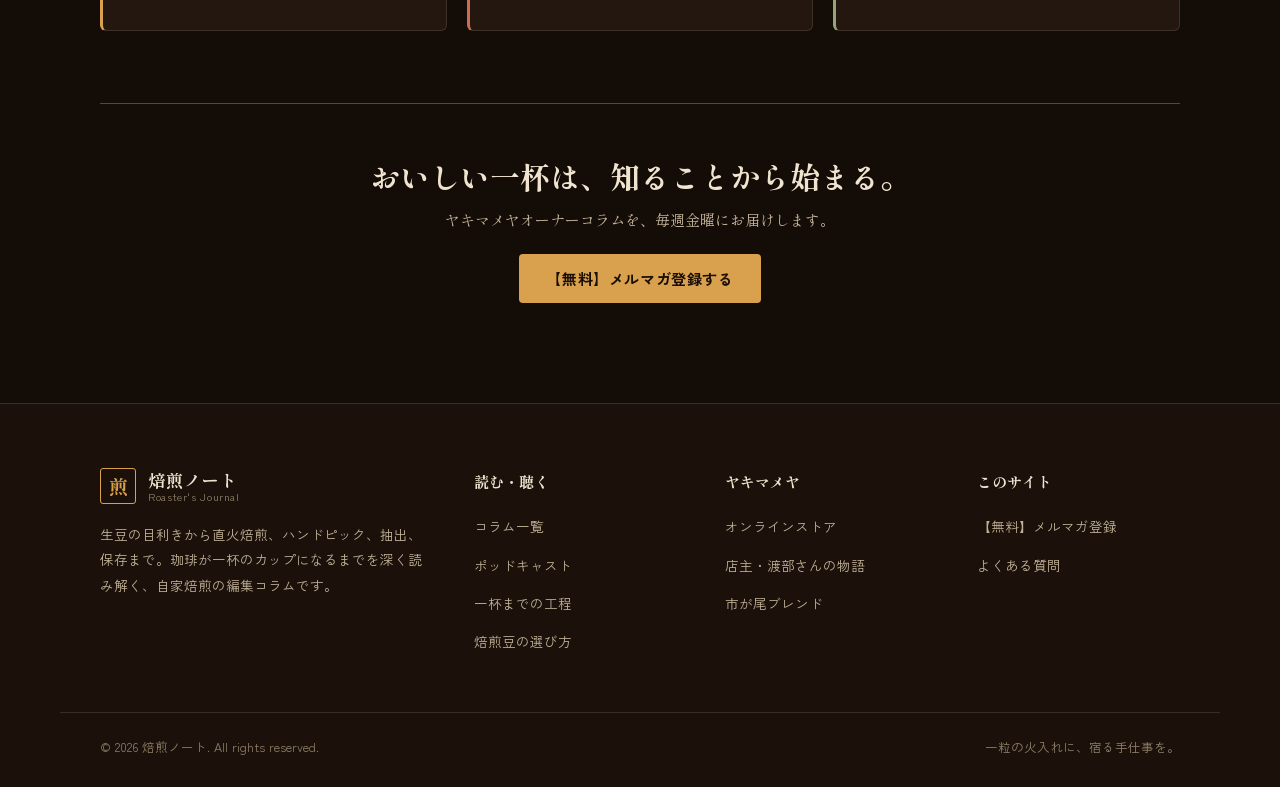
==== commit 8766f5a0: "Add files via upload" ====
--- a/column/index.html
+++ b/column/index.html
@@ -40,13 +40,13 @@
   <div class="filters" id="cfilters" role="group" aria-label="コラムのカテゴリで絞り込む"><button type="button" data-cat="all" aria-pressed="true">すべて</button><button type="button" data-cat="焙煎士インタビュー" aria-pressed="false">焙煎士インタビュー</button><button type="button" data-cat="ブレンド" aria-pressed="false">ブレンド</button><button type="button" data-cat="焙煎技術" aria-pressed="false">焙煎技術</button><button type="button" data-cat="ハンドピック" aria-pressed="false">ハンドピック</button><button type="button" data-cat="生豆・産地" aria-pressed="false">生豆・産地</button><button type="button" data-cat="抽出" aria-pressed="false">抽出</button><button type="button" data-cat="保存" aria-pressed="false">保存</button><button type="button" data-cat="健康効果" aria-pressed="false">健康効果</button></div>
   <div class="cgrid" id="cgrid"><a class="ccard" style="--c:var(--wine)" data-cat="焙煎士インタビュー" href="../column/watanabe-story-blueprints-to-beans/index.html">
   <span class="ccard__body">
-    <span class="ccard__meta"><span class="catdot"></span><span class="ccard__cat">焙煎士インタビュー</span><span>2026.07.19</span><span>読了 8分</span></span>
+    <span class="ccard__meta"><span class="new">NEW</span><span class="catdot"></span><span class="ccard__cat">焙煎士インタビュー</span><span>2026.07.19</span><span>読了 8分</span></span>
     <h3 class="ccard__title">不動産社長から珈琲焙煎士への転身 ― ヤキマメヤ店主・渡部さんの探究記</h3>
     <p class="ccard__ex">チェーン店の出店仲介をしていた不動産経営者が、コロナ禍のハンドドリップをきっかけにわずか数年でプロの珈琲焙煎士へ。ヤキマメヤ店主・渡部さんの転身記。</p>
   </span>
 </a><a class="ccard" style="--c:var(--gold)" data-cat="ブレンド" href="../column/ichigao-blend-signature/index.html">
   <span class="ccard__body">
-    <span class="ccard__meta"><span class="catdot"></span><span class="ccard__cat">ブレンド</span><span>2026.07.19</span><span>読了 7分</span></span>
+    <span class="ccard__meta"><span class="new">NEW</span><span class="catdot"></span><span class="ccard__cat">ブレンド</span><span>2026.07.19</span><span>読了 7分</span></span>
     <h3 class="ccard__title">看板商品「市が尾ブレンド」に込められた設計思想 ― 中煎りが導く、香りとバランスの一杯</h3>
     <p class="ccard__ex">ブラジル・コロンビア・グァテマラのスペシャルティ豆を組み合わせた、ヤキマメヤの看板ブレンド。中煎り(シティーロースト)が生み出す、酸味・苦味・コク・甘みのバランスを解説する。</p>
   </span>
--- a/assets/base.css
+++ b/assets/base.css
@@ -61,6 +61,7 @@
 .ccard[hidden]{display:none}
 .ccard__body{display:flex;flex-direction:column;flex:1;min-width:0}
 .ccard__meta{display:flex;flex-wrap:wrap;align-items:center;gap:4px 12px;font-size:12.5px;color:var(--ink3);margin-bottom:12px}
+.new{display:inline-block;background:var(--gold);color:#1a0f07;font-size:11px;font-weight:700;letter-spacing:.08em;line-height:1;padding:4px 7px 3px;border-radius:3px}
 .ccard__cat{color:var(--ink2);font-weight:700}
 .ccard__title{font-family:var(--serif);font-size:18.5px;line-height:1.6;font-weight:700;margin-bottom:10px}
 .ccard__ex{font-size:14px;color:var(--ink2);line-height:1.85}
